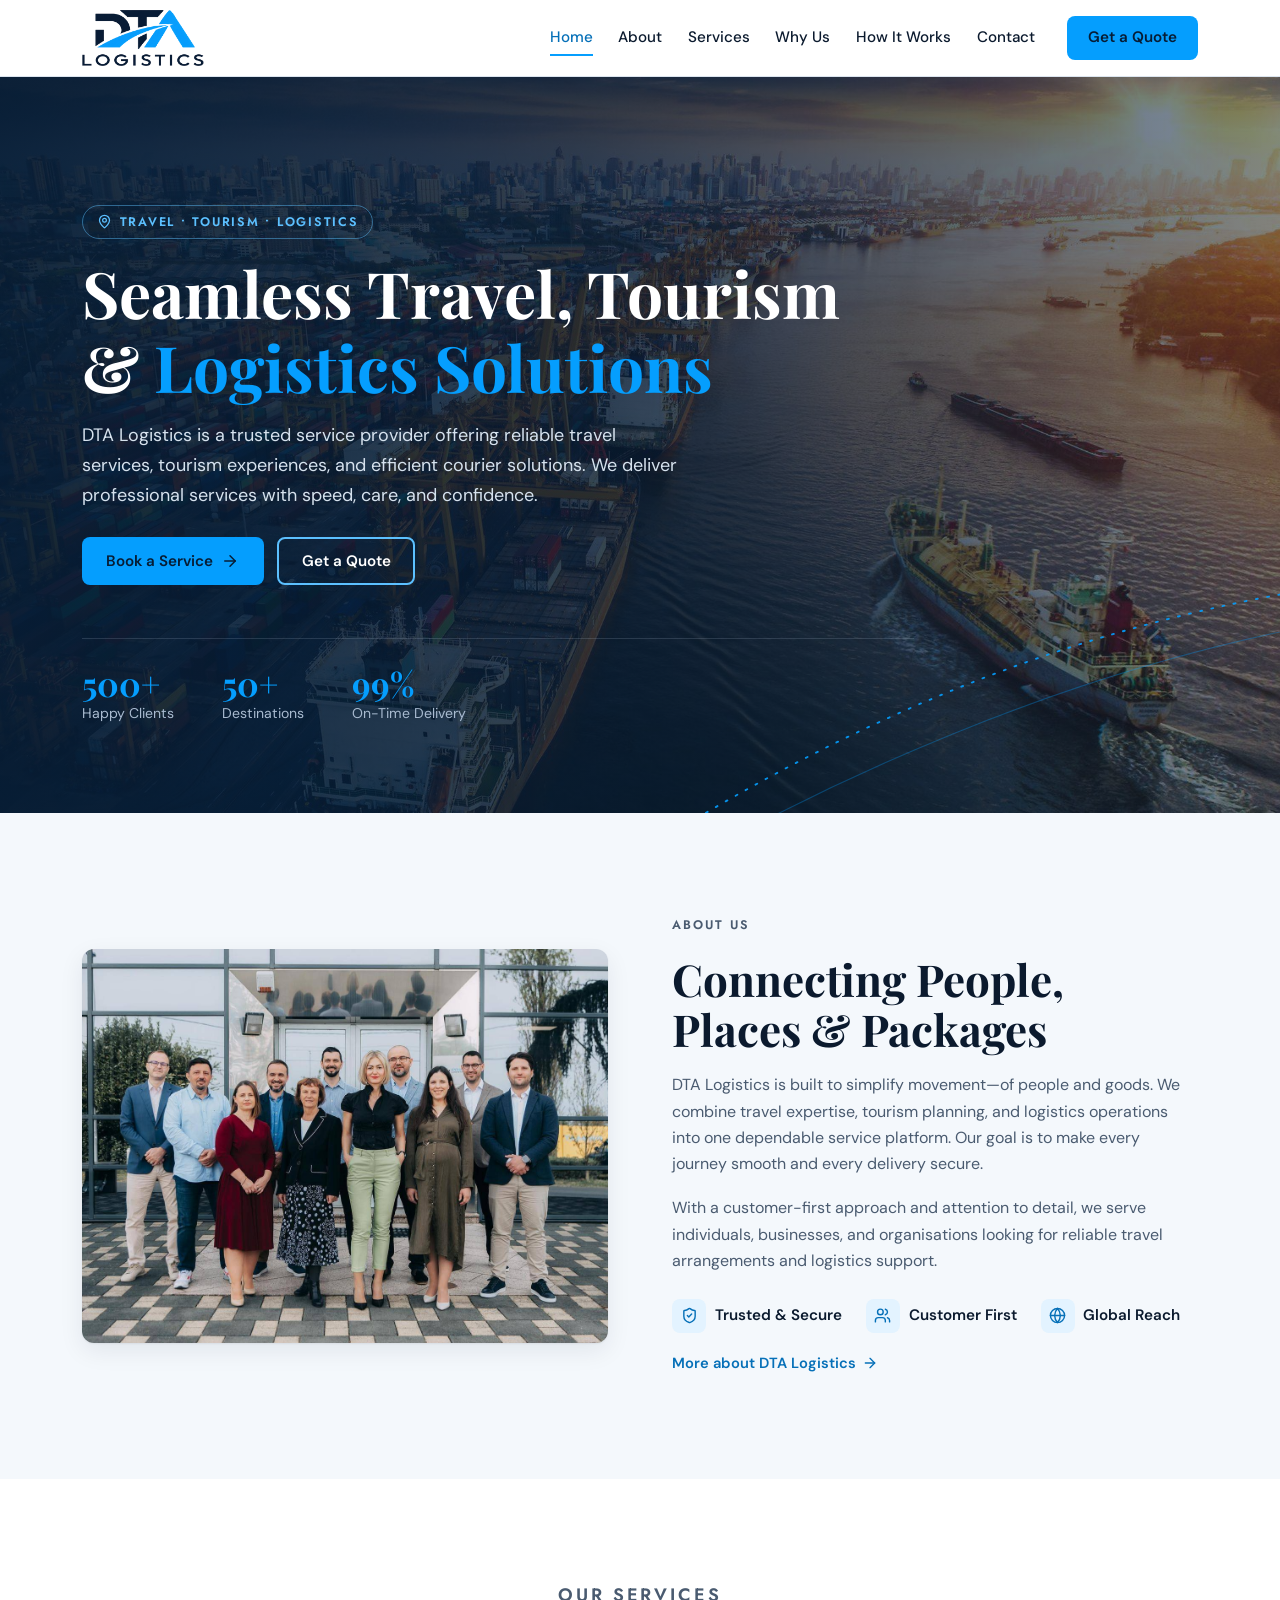
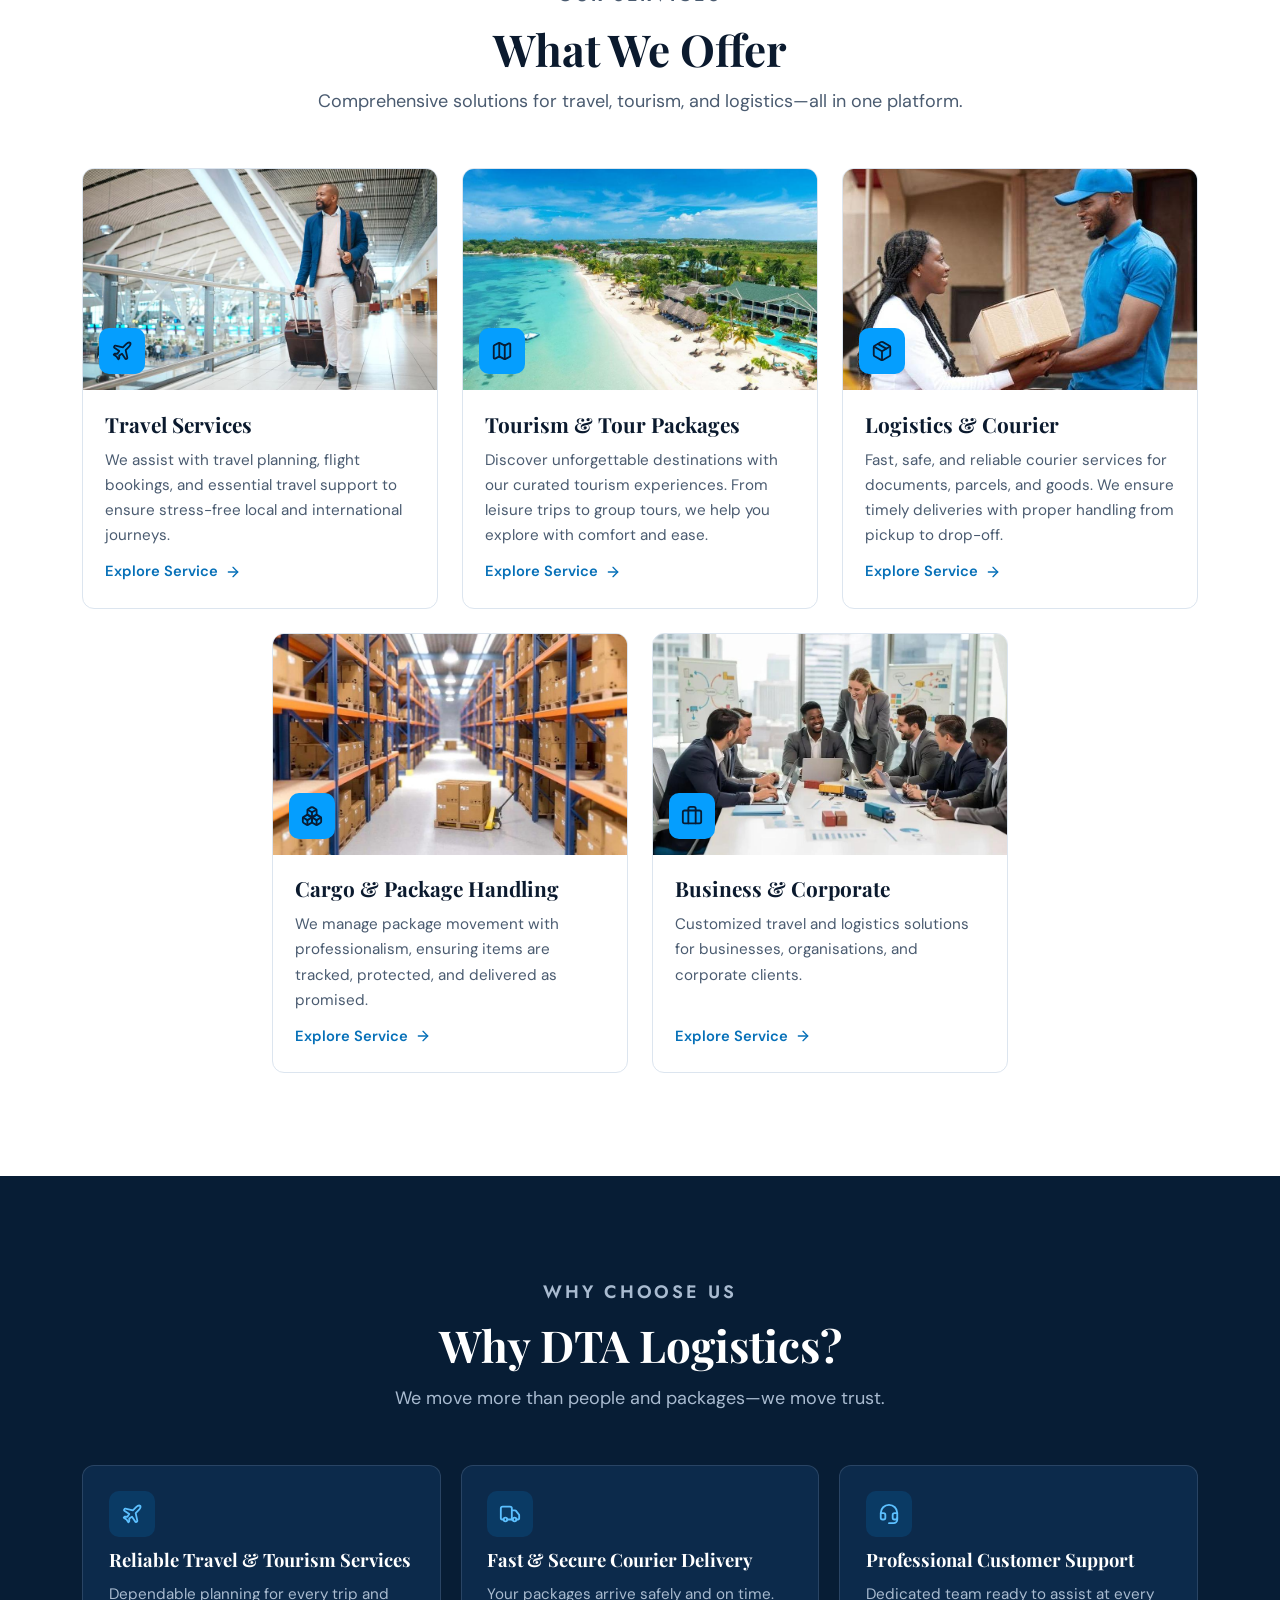
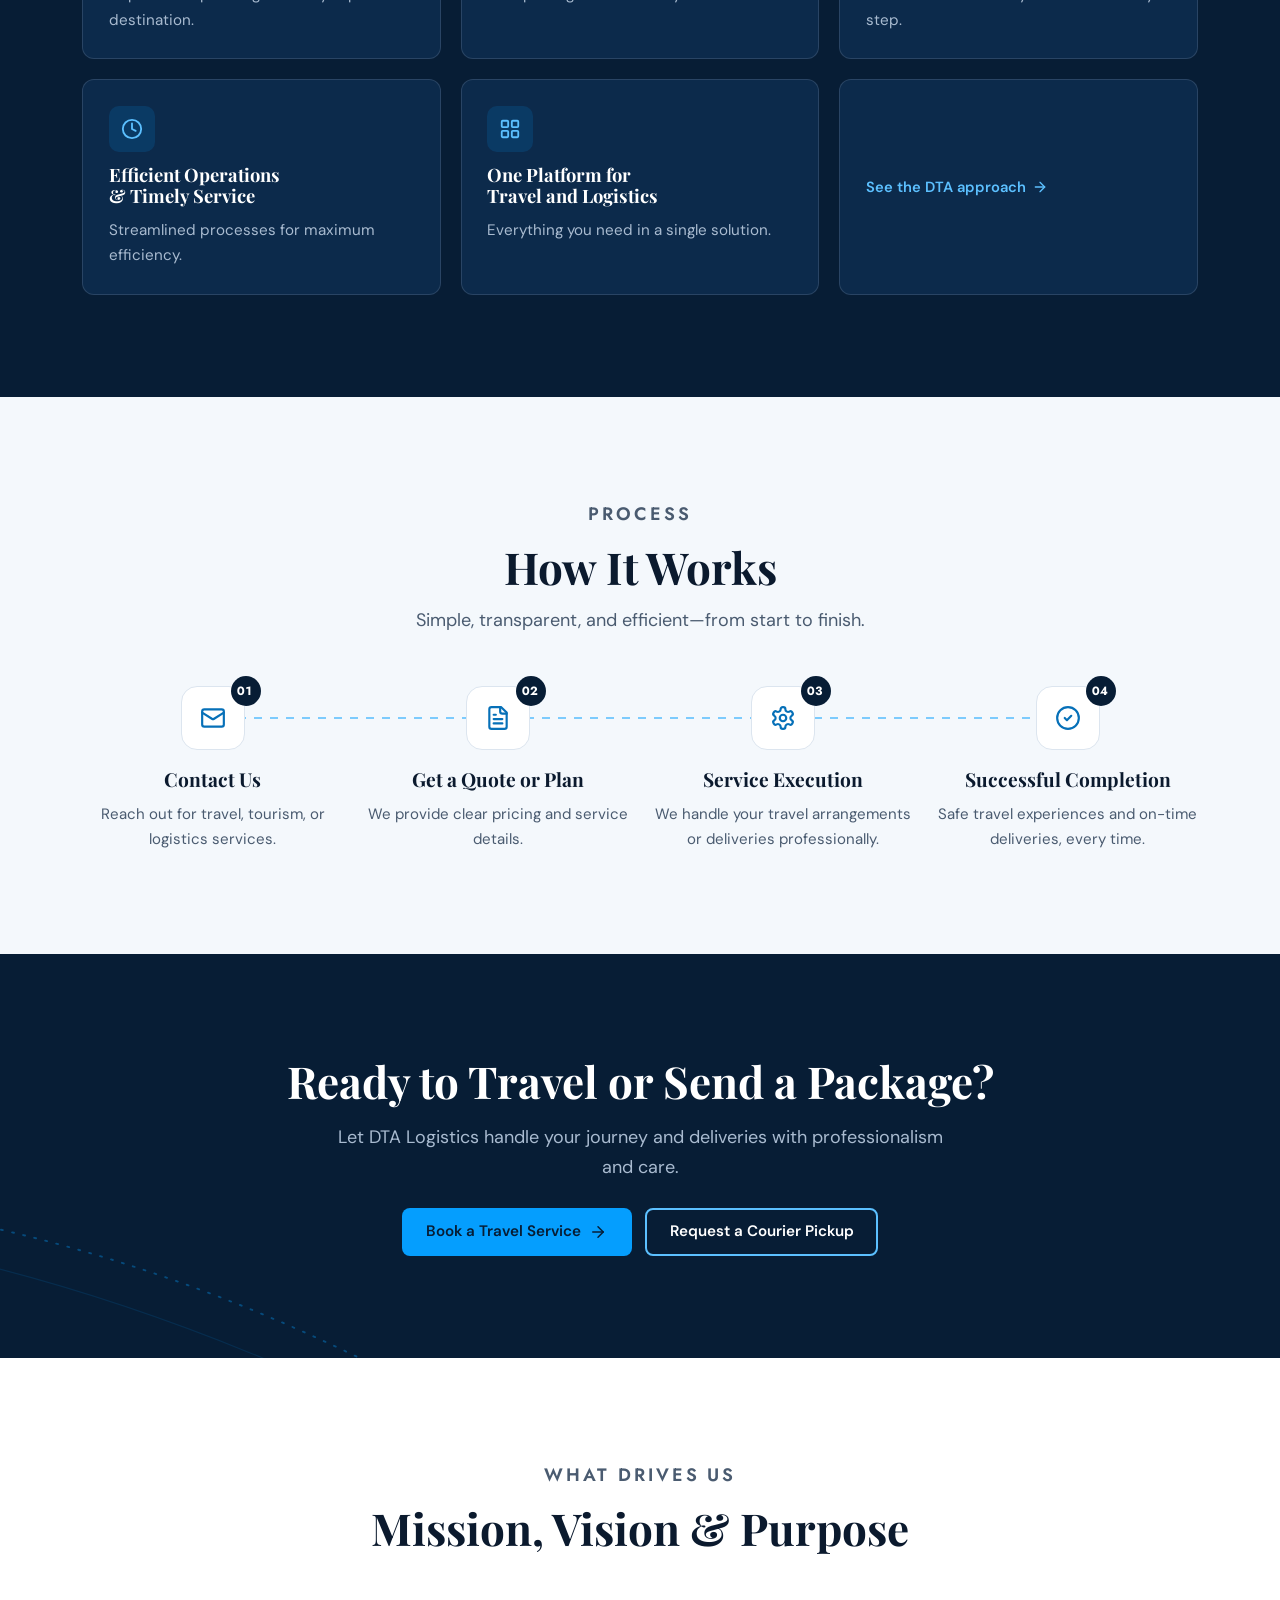
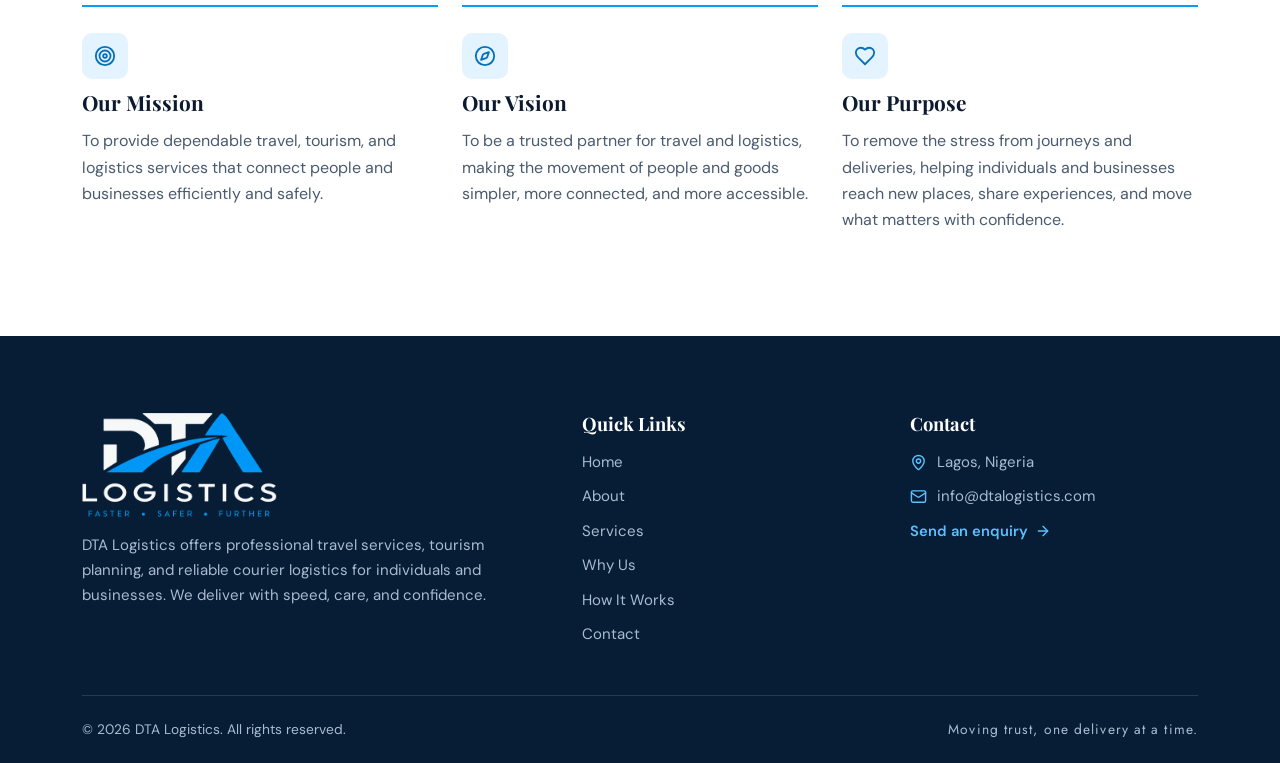
==== index.html @ f6d87778 "DTA Logistics website: 6 pages, brand assets, enquiry form Co-Authored-By: Claude Opus 5.5 <noreply@" ====
<!doctype html>
<html lang="en">
<head>
<meta charset="utf-8">
<meta name="viewport" content="width=device-width, initial-scale=1, viewport-fit=cover">
<title>DTA Logistics</title>
<meta name="claude:viewport-fit-sides" content="cover">
<meta name="description" content="DTA Logistics in Lagos, Nigeria offers travel services, tourism packages, courier delivery, cargo handling, and corporate logistics in one dependable platform.">
<meta property="og:type" content="website">
<meta property="og:site_name" content="DTA Logistics">
<meta property="og:title" content="DTA Logistics">
<meta property="og:description" content="DTA Logistics in Lagos, Nigeria offers travel services, tourism packages, courier delivery, cargo handling, and corporate logistics in one dependable platform.">
<meta property="og:image" content="assets/img/hero-port.jpg">
<meta name="twitter:card" content="summary_large_image">
<meta name="theme-color" content="#071D35">
<link rel="icon" type="image/png" href="assets/img/favicon.png">
<link rel="apple-touch-icon" href="assets/img/apple-touch-icon.png">
<link rel="preconnect" href="https://fonts.googleapis.com"><link rel="preconnect" href="https://fonts.gstatic.com" crossorigin><link rel="stylesheet" href="https://fonts.googleapis.com/css2?family=DM+Sans:opsz,wght@9..40,400;9..40,500;9..40,600;9..40,700&family=Jost:wght@500;600&family=Playfair+Display:wght@600;700&display=swap">
<link rel="stylesheet" href="assets/styles.css"><script type="application/ld+json">{"@context":"https://schema.org","@type":"Organization","name":"DTA Logistics","slogan":"Faster. Safer. Further.","description":"DTA Logistics offers professional travel services, tourism planning, and reliable courier logistics for individuals and businesses. We deliver with speed, care, and confidence.","email":"info@dtalogistics.com","address":{"@type":"PostalAddress","addressLocality":"Lagos","addressCountry":"NG"},"logo":"assets/img/logo.png"}</script>
</head>
<body>
<a class="skip" href="#main">Skip to content</a>
<header class="site-header">
  <div class="wrap header-row">
    <a class="brand" href="index.html" aria-label="DTA Logistics — home"><img src="assets/img/logo.png" alt="DTA Logistics" width="437" height="200"></a>
    <button class="menu-toggle" type="button" aria-controls="site-nav" aria-expanded="false" aria-label="Open menu"><svg xmlns="http://www.w3.org/2000/svg" viewBox="0 0 24 24" fill="none" stroke="currentColor" stroke-width="2" stroke-linecap="round" stroke-linejoin="round" aria-hidden="true" focusable="false"><line x1="4" x2="20" y1="7" y2="7"/><line x1="4" x2="20" y1="12" y2="12"/><line x1="4" x2="20" y1="17" y2="17"/></svg></button>
    <nav class="nav" id="site-nav" aria-label="Main">
      <ul><li><a class="nav-link" href="index.html" aria-current="page">Home</a></li><li><a class="nav-link" href="about.html">About</a></li><li><a class="nav-link" href="services.html">Services</a></li><li><a class="nav-link" href="why-us.html">Why Us</a></li><li><a class="nav-link" href="how-it-works.html">How It Works</a></li><li><a class="nav-link" href="contact.html">Contact</a></li></ul>
      <a class="btn btn-primary" href="contact.html">Get a Quote</a>
    </nav>
  </div>
</header>
<main id="main">
<section class="hero hero-home">
  <div class="hero-media"><img src="assets/img/hero-port.jpg" alt="Container port and city skyline at sunset" fetchpriority="high"></div>
  <svg class="arc" viewBox="0 0 800 400" aria-hidden="true" focusable="false"><path d="M10 390 C 220 250, 470 120, 790 70" fill="none" stroke="#059EFE" stroke-width="2" stroke-dasharray="2 10" stroke-linecap="round"/><path d="M60 395 C 270 270, 520 160, 780 110" fill="none" stroke="#059EFE" stroke-opacity=".35" stroke-width="1.2"/><circle cx="790" cy="70" r="4" fill="#059EFE"/></svg>
  <div class="wrap"><div class="hero-inner">
    <p class="chip"><svg xmlns="http://www.w3.org/2000/svg" viewBox="0 0 24 24" fill="none" stroke="currentColor" stroke-width="2" stroke-linecap="round" stroke-linejoin="round" aria-hidden="true" focusable="false"><path d="M20 10c0 4.993-5.539 10.193-7.399 11.799a1 1 0 0 1-1.202 0C9.539 20.193 4 14.993 4 10a8 8 0 0 1 16 0"/><circle cx="12" cy="10" r="3"/></svg>Travel &bull; Tourism &bull; Logistics</p>
    <h1>Seamless Travel, Tourism &amp; <span class="accent">Logistics Solutions</span></h1>
    <p class="lead">DTA Logistics is a trusted service provider offering reliable travel services, tourism experiences, and efficient courier solutions. We deliver professional services with speed, care, and confidence.</p>
    <div class="hero-actions"><a class="btn btn-primary" href="contact.html">Book a Service <svg xmlns="http://www.w3.org/2000/svg" viewBox="0 0 24 24" fill="none" stroke="currentColor" stroke-width="2" stroke-linecap="round" stroke-linejoin="round" aria-hidden="true" focusable="false"><path d="M5 12h14"/><path d="m12 5 7 7-7 7"/></svg></a><a class="btn btn-outline" href="contact.html">Get a Quote</a></div>
    <dl class="stats">
      <div class="stat"><dt>Happy Clients</dt><dd>500+</dd></div>
      <div class="stat"><dt>Destinations</dt><dd>50+</dd></div>
      <div class="stat"><dt>On-Time Delivery</dt><dd>99%</dd></div>
    </dl>
  </div></div>
</section>
<section class="section alt">
  <div class="wrap split">
    <div class="media"><img src="assets/img/team.jpg" alt="The DTA Logistics team standing together outside their office" loading="lazy" width="1400" height="934"></div>
    <div class="copy">
      <p class="eyebrow">About Us</p>
      <h2>Connecting People, Places &amp; Packages</h2>
      <p>DTA Logistics is built to simplify movement&mdash;of people and goods. We combine travel expertise, tourism planning, and logistics operations into one dependable service platform. Our goal is to make every journey smooth and every delivery secure.</p>
      <p>With a customer-first approach and attention to detail, we serve individuals, businesses, and organisations looking for reliable travel arrangements and logistics support.</p>
      <ul class="values">
        <li><span class="icon-chip sm"><svg xmlns="http://www.w3.org/2000/svg" viewBox="0 0 24 24" fill="none" stroke="currentColor" stroke-width="2" stroke-linecap="round" stroke-linejoin="round" aria-hidden="true" focusable="false"><path d="M20 13c0 5-3.5 7.5-7.66 8.95a1 1 0 0 1-.67-.01C7.5 20.5 4 18 4 13V6a1 1 0 0 1 1-1c2 0 4.5-1.2 6.24-2.72a1.17 1.17 0 0 1 1.52 0C14.51 3.81 17 5 19 5a1 1 0 0 1 1 1z"/><path d="m9 12 2 2 4-4"/></svg></span>Trusted &amp; Secure</li>
        <li><span class="icon-chip sm"><svg xmlns="http://www.w3.org/2000/svg" viewBox="0 0 24 24" fill="none" stroke="currentColor" stroke-width="2" stroke-linecap="round" stroke-linejoin="round" aria-hidden="true" focusable="false"><path d="M16 21v-2a4 4 0 0 0-4-4H6a4 4 0 0 0-4 4v2"/><circle cx="9" cy="7" r="4"/><path d="M22 21v-2a4 4 0 0 0-3-3.87"/><path d="M16 3.13a4 4 0 0 1 0 7.75"/></svg></span>Customer First</li>
        <li><span class="icon-chip sm"><svg xmlns="http://www.w3.org/2000/svg" viewBox="0 0 24 24" fill="none" stroke="currentColor" stroke-width="2" stroke-linecap="round" stroke-linejoin="round" aria-hidden="true" focusable="false"><circle cx="12" cy="12" r="10"/><path d="M12 2a14.5 14.5 0 0 0 0 20 14.5 14.5 0 0 0 0-20"/><path d="M2 12h20"/></svg></span>Global Reach</li>
      </ul>
      <p><a class="text-link" href="about.html">More about DTA Logistics <svg xmlns="http://www.w3.org/2000/svg" viewBox="0 0 24 24" fill="none" stroke="currentColor" stroke-width="2" stroke-linecap="round" stroke-linejoin="round" aria-hidden="true" focusable="false"><path d="M5 12h14"/><path d="m12 5 7 7-7 7"/></svg></a></p>
    </div>
  </div>
</section>

<section class="section">
  <div class="wrap">
    <div class="section-head center">
  <p class="eyebrow">Our Services</p>
  <h2>What We Offer</h2>
  <p>Comprehensive solutions for travel, tourism, and logistics&mdash;all in one platform.</p>
</div>
    <div class="service-grid"><article class="service-card" id="travel">
  <div class="thumb"><img src="assets/img/travel.jpg" alt="Business traveller walking through an airport terminal with a suitcase" loading="lazy" width="900" height="600"><span class="icon-chip"><svg xmlns="http://www.w3.org/2000/svg" viewBox="0 0 24 24" fill="none" stroke="currentColor" stroke-width="2" stroke-linecap="round" stroke-linejoin="round" aria-hidden="true" focusable="false"><path d="M17.8 19.2 16 11l3.5-3.5C21 6 21.5 4 21 3c-1-.5-3 0-4.5 1.5L13 8 4.8 6.2c-.5-.1-.9.1-1.1.5l-.3.5c-.2.5-.1 1 .3 1.3L9 12l-2 3H4l-1 1 3 2 2 3 1-1v-3l3-2 3.5 5.3c.3.4.8.5 1.3.3l.5-.2c.4-.3.6-.7.5-1.2z"/></svg></span></div>
  <div class="body">
    <h3>Travel Services</h3>
    <p>We assist with travel planning, flight bookings, and essential travel support to ensure stress-free local and international journeys.</p>
    <a class="text-link" href="services.html#travel" aria-label="Explore Service: Travel Services">Explore Service <svg xmlns="http://www.w3.org/2000/svg" viewBox="0 0 24 24" fill="none" stroke="currentColor" stroke-width="2" stroke-linecap="round" stroke-linejoin="round" aria-hidden="true" focusable="false"><path d="M5 12h14"/><path d="m12 5 7 7-7 7"/></svg></a>
  </div>
</article><article class="service-card" id="tourism">
  <div class="thumb"><img src="assets/img/tourism.jpg" alt="Aerial view of a palm-lined beach resort beside turquoise water" loading="lazy" width="900" height="600"><span class="icon-chip"><svg xmlns="http://www.w3.org/2000/svg" viewBox="0 0 24 24" fill="none" stroke="currentColor" stroke-width="2" stroke-linecap="round" stroke-linejoin="round" aria-hidden="true" focusable="false"><path d="M14.106 5.553a2 2 0 0 0 1.788 0l3.659-1.83A1 1 0 0 1 21 4.619v12.764a1 1 0 0 1-.553.894l-4.553 2.277a2 2 0 0 1-1.788 0l-4.212-2.106a2 2 0 0 0-1.788 0l-3.659 1.83A1 1 0 0 1 3 19.381V6.618a1 1 0 0 1 .553-.894l4.553-2.277a2 2 0 0 1 1.788 0z"/><path d="M15 5.764v15"/><path d="M9 3.236v15"/></svg></span></div>
  <div class="body">
    <h3>Tourism &amp; Tour Packages</h3>
    <p>Discover unforgettable destinations with our curated tourism experiences. From leisure trips to group tours, we help you explore with comfort and ease.</p>
    <a class="text-link" href="services.html#tourism" aria-label="Explore Service: Tourism and Tour Packages">Explore Service <svg xmlns="http://www.w3.org/2000/svg" viewBox="0 0 24 24" fill="none" stroke="currentColor" stroke-width="2" stroke-linecap="round" stroke-linejoin="round" aria-hidden="true" focusable="false"><path d="M5 12h14"/><path d="m12 5 7 7-7 7"/></svg></a>
  </div>
</article><article class="service-card" id="courier">
  <div class="thumb"><img src="assets/img/courier.jpg" alt="Courier in a blue uniform handing a parcel to a customer at her door" loading="lazy" width="900" height="600"><span class="icon-chip"><svg xmlns="http://www.w3.org/2000/svg" viewBox="0 0 24 24" fill="none" stroke="currentColor" stroke-width="2" stroke-linecap="round" stroke-linejoin="round" aria-hidden="true" focusable="false"><path d="M11 21.73a2 2 0 0 0 2 0l7-4A2 2 0 0 0 21 16V8a2 2 0 0 0-1-1.73l-7-4a2 2 0 0 0-2 0l-7 4A2 2 0 0 0 3 8v8a2 2 0 0 0 1 1.73z"/><path d="M12 22V12"/><path d="m3.3 7 7.703 4.734a2 2 0 0 0 1.994 0L20.7 7"/><path d="m7.5 4.27 9 5.15"/></svg></span></div>
  <div class="body">
    <h3>Logistics &amp; Courier</h3>
    <p>Fast, safe, and reliable courier services for documents, parcels, and goods. We ensure timely deliveries with proper handling from pickup to drop-off.</p>
    <a class="text-link" href="services.html#courier" aria-label="Explore Service: Logistics and Courier">Explore Service <svg xmlns="http://www.w3.org/2000/svg" viewBox="0 0 24 24" fill="none" stroke="currentColor" stroke-width="2" stroke-linecap="round" stroke-linejoin="round" aria-hidden="true" focusable="false"><path d="M5 12h14"/><path d="m12 5 7 7-7 7"/></svg></a>
  </div>
</article><article class="service-card" id="cargo">
  <div class="thumb"><img src="assets/img/cargo.jpg" alt="Warehouse aisle with pallet racking stacked with cardboard boxes" loading="lazy" width="900" height="600"><span class="icon-chip"><svg xmlns="http://www.w3.org/2000/svg" viewBox="0 0 24 24" fill="none" stroke="currentColor" stroke-width="2" stroke-linecap="round" stroke-linejoin="round" aria-hidden="true" focusable="false"><path d="M2.97 12.92A2 2 0 0 0 2 14.63v3.24a2 2 0 0 0 .97 1.71l3 1.8a2 2 0 0 0 2.06 0L12 19v-5.5l-5-3-4.03 2.42Z"/><path d="m7 16.5-4.74-2.85"/><path d="m7 16.5 5-3"/><path d="M7 16.5v5.17"/><path d="M12 13.5V19l3.97 2.38a2 2 0 0 0 2.06 0l3-1.8a2 2 0 0 0 .97-1.71v-3.24a2 2 0 0 0-.97-1.71L17 10.5l-5 3Z"/><path d="m17 16.5-5-3"/><path d="m17 16.5 4.74-2.85"/><path d="M17 16.5v5.17"/><path d="M7.97 4.42A2 2 0 0 0 7 6.13v4.37l5 3 5-3V6.13a2 2 0 0 0-.97-1.71l-3-1.8a2 2 0 0 0-2.06 0l-3 1.8Z"/><path d="M12 8 7.26 5.15"/><path d="m12 8 4.74-2.85"/><path d="M12 13.5V8"/></svg></span></div>
  <div class="body">
    <h3>Cargo &amp; Package Handling</h3>
    <p>We manage package movement with professionalism, ensuring items are tracked, protected, and delivered as promised.</p>
    <a class="text-link" href="services.html#cargo" aria-label="Explore Service: Cargo and Package Handling">Explore Service <svg xmlns="http://www.w3.org/2000/svg" viewBox="0 0 24 24" fill="none" stroke="currentColor" stroke-width="2" stroke-linecap="round" stroke-linejoin="round" aria-hidden="true" focusable="false"><path d="M5 12h14"/><path d="m12 5 7 7-7 7"/></svg></a>
  </div>
</article><article class="service-card" id="corporate">
  <div class="thumb"><img src="assets/img/corporate.jpg" alt="Business team around a meeting table planning logistics with model trucks" loading="lazy" width="900" height="600"><span class="icon-chip"><svg xmlns="http://www.w3.org/2000/svg" viewBox="0 0 24 24" fill="none" stroke="currentColor" stroke-width="2" stroke-linecap="round" stroke-linejoin="round" aria-hidden="true" focusable="false"><path d="M16 20V4a2 2 0 0 0-2-2h-4a2 2 0 0 0-2 2v16"/><rect width="20" height="14" x="2" y="6" rx="2"/></svg></span></div>
  <div class="body">
    <h3>Business &amp; Corporate</h3>
    <p>Customized travel and logistics solutions for businesses, organisations, and corporate clients.</p>
    <a class="text-link" href="services.html#corporate" aria-label="Explore Service: Business and Corporate">Explore Service <svg xmlns="http://www.w3.org/2000/svg" viewBox="0 0 24 24" fill="none" stroke="currentColor" stroke-width="2" stroke-linecap="round" stroke-linejoin="round" aria-hidden="true" focusable="false"><path d="M5 12h14"/><path d="m12 5 7 7-7 7"/></svg></a>
  </div>
</article></div>
  </div>
</section>

<section class="section on-navy">
  <div class="wrap">
    <div class="section-head center">
  <p class="eyebrow">Why Choose Us</p>
  <h2>Why DTA Logistics?</h2>
  <p>We move more than people and packages&mdash;we move trust.</p>
</div>
    <div class="feature-grid">
      <div class="feature"><span class="icon-chip"><svg xmlns="http://www.w3.org/2000/svg" viewBox="0 0 24 24" fill="none" stroke="currentColor" stroke-width="2" stroke-linecap="round" stroke-linejoin="round" aria-hidden="true" focusable="false"><path d="M17.8 19.2 16 11l3.5-3.5C21 6 21.5 4 21 3c-1-.5-3 0-4.5 1.5L13 8 4.8 6.2c-.5-.1-.9.1-1.1.5l-.3.5c-.2.5-.1 1 .3 1.3L9 12l-2 3H4l-1 1 3 2 2 3 1-1v-3l3-2 3.5 5.3c.3.4.8.5 1.3.3l.5-.2c.4-.3.6-.7.5-1.2z"/></svg></span><h3>Reliable Travel &amp; Tourism Services</h3><p>Dependable planning for every trip and destination.</p></div>
      <div class="feature"><span class="icon-chip"><svg xmlns="http://www.w3.org/2000/svg" viewBox="0 0 24 24" fill="none" stroke="currentColor" stroke-width="2" stroke-linecap="round" stroke-linejoin="round" aria-hidden="true" focusable="false"><path d="M14 18V6a2 2 0 0 0-2-2H4a2 2 0 0 0-2 2v11a1 1 0 0 0 1 1h2"/><path d="M15 18H9"/><path d="M19 18h2a1 1 0 0 0 1-1v-3.65a1 1 0 0 0-.22-.624l-3.48-4.35A1 1 0 0 0 17.52 8H14"/><circle cx="17" cy="18" r="2"/><circle cx="7" cy="18" r="2"/></svg></span><h3>Fast &amp; Secure Courier Delivery</h3><p>Your packages arrive safely and on time.</p></div>
      <div class="feature"><span class="icon-chip"><svg xmlns="http://www.w3.org/2000/svg" viewBox="0 0 24 24" fill="none" stroke="currentColor" stroke-width="2" stroke-linecap="round" stroke-linejoin="round" aria-hidden="true" focusable="false"><path d="M3 11h3a2 2 0 0 1 2 2v3a2 2 0 0 1-2 2H5a2 2 0 0 1-2-2v-5Zm0 0a9 9 0 1 1 18 0m0 0v5a2 2 0 0 1-2 2h-1a2 2 0 0 1-2-2v-3a2 2 0 0 1 2-2h3Z"/><path d="M21 16v2a4 4 0 0 1-4 4h-5"/></svg></span><h3>Professional Customer Support</h3><p>Dedicated team ready to assist at every step.</p></div>
      <div class="feature"><span class="icon-chip"><svg xmlns="http://www.w3.org/2000/svg" viewBox="0 0 24 24" fill="none" stroke="currentColor" stroke-width="2" stroke-linecap="round" stroke-linejoin="round" aria-hidden="true" focusable="false"><circle cx="12" cy="12" r="10"/><polyline points="12 6 12 12 16 14"/></svg></span><h3>Efficient Operations &amp; Timely Service</h3><p>Streamlined processes for maximum efficiency.</p></div>
      <div class="feature"><span class="icon-chip"><svg xmlns="http://www.w3.org/2000/svg" viewBox="0 0 24 24" fill="none" stroke="currentColor" stroke-width="2" stroke-linecap="round" stroke-linejoin="round" aria-hidden="true" focusable="false"><rect width="7" height="7" x="3" y="3" rx="1"/><rect width="7" height="7" x="14" y="3" rx="1"/><rect width="7" height="7" x="14" y="14" rx="1"/><rect width="7" height="7" x="3" y="14" rx="1"/></svg></span><h3>One Platform for Travel and Logistics</h3><p>Everything you need in a single solution.</p></div>
      <div class="feature" style="align-content:center"><a class="text-link" href="why-us.html">See the DTA approach <svg xmlns="http://www.w3.org/2000/svg" viewBox="0 0 24 24" fill="none" stroke="currentColor" stroke-width="2" stroke-linecap="round" stroke-linejoin="round" aria-hidden="true" focusable="false"><path d="M5 12h14"/><path d="m12 5 7 7-7 7"/></svg></a></div>
    </div>
  </div>
</section>

<section class="section alt">
  <div class="wrap">
    <div class="section-head center">
  <p class="eyebrow">Process</p>
  <h2>How It Works</h2>
  <p>Simple, transparent, and efficient&mdash;from start to finish.</p>
</div>
    <ol class="steps"><li class="step"><span class="icon-chip"><svg xmlns="http://www.w3.org/2000/svg" viewBox="0 0 24 24" fill="none" stroke="currentColor" stroke-width="2" stroke-linecap="round" stroke-linejoin="round" aria-hidden="true" focusable="false"><rect width="20" height="16" x="2" y="4" rx="2"/><path d="m22 7-8.97 5.7a1.94 1.94 0 0 1-2.06 0L2 7"/></svg></span><span class="num" aria-hidden="true">01</span><h3>Contact Us</h3><p>Reach out for travel, tourism, or logistics services.</p></li><li class="step"><span class="icon-chip"><svg xmlns="http://www.w3.org/2000/svg" viewBox="0 0 24 24" fill="none" stroke="currentColor" stroke-width="2" stroke-linecap="round" stroke-linejoin="round" aria-hidden="true" focusable="false"><path d="M15 2H6a2 2 0 0 0-2 2v16a2 2 0 0 0 2 2h12a2 2 0 0 0 2-2V7Z"/><path d="M14 2v4a2 2 0 0 0 2 2h4"/><path d="M10 9H8"/><path d="M16 13H8"/><path d="M16 17H8"/></svg></span><span class="num" aria-hidden="true">02</span><h3>Get a Quote or Plan</h3><p>We provide clear pricing and service details.</p></li><li class="step"><span class="icon-chip"><svg xmlns="http://www.w3.org/2000/svg" viewBox="0 0 24 24" fill="none" stroke="currentColor" stroke-width="2" stroke-linecap="round" stroke-linejoin="round" aria-hidden="true" focusable="false"><path d="M12.22 2h-.44a2 2 0 0 0-2 2v.18a2 2 0 0 1-1 1.73l-.43.25a2 2 0 0 1-2 0l-.15-.08a2 2 0 0 0-2.73.73l-.22.38a2 2 0 0 0 .73 2.73l.15.1a2 2 0 0 1 1 1.72v.51a2 2 0 0 1-1 1.74l-.15.09a2 2 0 0 0-.73 2.73l.22.38a2 2 0 0 0 2.73.73l.15-.08a2 2 0 0 1 2 0l.43.25a2 2 0 0 1 1 1.73V20a2 2 0 0 0 2 2h.44a2 2 0 0 0 2-2v-.18a2 2 0 0 1 1-1.73l.43-.25a2 2 0 0 1 2 0l.15.08a2 2 0 0 0 2.73-.73l.22-.39a2 2 0 0 0-.73-2.73l-.15-.08a2 2 0 0 1-1-1.74v-.5a2 2 0 0 1 1-1.74l.15-.09a2 2 0 0 0 .73-2.73l-.22-.38a2 2 0 0 0-2.73-.73l-.15.08a2 2 0 0 1-2 0l-.43-.25a2 2 0 0 1-1-1.73V4a2 2 0 0 0-2-2z"/><circle cx="12" cy="12" r="3"/></svg></span><span class="num" aria-hidden="true">03</span><h3>Service Execution</h3><p>We handle your travel arrangements or deliveries professionally.</p></li><li class="step"><span class="icon-chip"><svg xmlns="http://www.w3.org/2000/svg" viewBox="0 0 24 24" fill="none" stroke="currentColor" stroke-width="2" stroke-linecap="round" stroke-linejoin="round" aria-hidden="true" focusable="false"><circle cx="12" cy="12" r="10"/><path d="m9 12 2 2 4-4"/></svg></span><span class="num" aria-hidden="true">04</span><h3>Successful Completion</h3><p>Safe travel experiences and on-time deliveries, every time.</p></li></ol>
  </div>
</section>

<section class="section on-navy cta">
  <svg class="arc" viewBox="0 0 800 400" aria-hidden="true" focusable="false"><path d="M10 390 C 220 250, 470 120, 790 70" fill="none" stroke="#059EFE" stroke-width="2" stroke-dasharray="2 10" stroke-linecap="round"/><path d="M60 395 C 270 270, 520 160, 780 110" fill="none" stroke="#059EFE" stroke-opacity=".35" stroke-width="1.2"/><circle cx="790" cy="70" r="4" fill="#059EFE"/></svg>
  <div class="wrap">
    <h2>Ready to Travel or Send a Package?</h2>
    <p>Let DTA Logistics handle your journey and deliveries with professionalism and care.</p>
    <div class="hero-actions"><a class="btn btn-primary" href="contact.html#travel">Book a Travel Service <svg xmlns="http://www.w3.org/2000/svg" viewBox="0 0 24 24" fill="none" stroke="currentColor" stroke-width="2" stroke-linecap="round" stroke-linejoin="round" aria-hidden="true" focusable="false"><path d="M5 12h14"/><path d="m12 5 7 7-7 7"/></svg></a><a class="btn btn-outline" href="contact.html#courier">Request a Courier Pickup</a></div>
  </div>
</section>

<section class="section">
  <div class="wrap">
    <div class="section-head center">
  <p class="eyebrow">What Drives Us</p>
  <h2>Mission, Vision &amp; Purpose</h2>
  
</div>
    <div class="mvp">
  <article><span class="icon-chip"><svg xmlns="http://www.w3.org/2000/svg" viewBox="0 0 24 24" fill="none" stroke="currentColor" stroke-width="2" stroke-linecap="round" stroke-linejoin="round" aria-hidden="true" focusable="false"><circle cx="12" cy="12" r="10"/><circle cx="12" cy="12" r="6"/><circle cx="12" cy="12" r="2"/></svg></span><h3>Our Mission</h3><p>To provide dependable travel, tourism, and logistics services that connect people and businesses efficiently and safely.</p></article>
  <article><span class="icon-chip"><svg xmlns="http://www.w3.org/2000/svg" viewBox="0 0 24 24" fill="none" stroke="currentColor" stroke-width="2" stroke-linecap="round" stroke-linejoin="round" aria-hidden="true" focusable="false"><path d="m16.24 7.76-1.804 5.411a2 2 0 0 1-1.265 1.265L7.76 16.24l1.804-5.411a2 2 0 0 1 1.265-1.265z"/><circle cx="12" cy="12" r="10"/></svg></span><h3>Our Vision</h3><p>To be a trusted partner for travel and logistics, making the movement of people and goods simpler, more connected, and more accessible.</p></article>
  <article><span class="icon-chip"><svg xmlns="http://www.w3.org/2000/svg" viewBox="0 0 24 24" fill="none" stroke="currentColor" stroke-width="2" stroke-linecap="round" stroke-linejoin="round" aria-hidden="true" focusable="false"><path d="M19 14c1.49-1.46 3-3.21 3-5.5A5.5 5.5 0 0 0 16.5 3c-1.76 0-3 .5-4.5 2-1.5-1.5-2.74-2-4.5-2A5.5 5.5 0 0 0 2 8.5c0 2.3 1.5 4.05 3 5.5l7 7Z"/></svg></span><h3>Our Purpose</h3><p>To remove the stress from journeys and deliveries, helping individuals and businesses reach new places, share experiences, and move what matters with confidence.</p></article>
</div>
  </div>
</section>
</main>
<footer class="site-footer">
  <div class="wrap">
    <div class="footer-grid">
      <div class="footer-brand">
        <img src="assets/img/logo-full-reversed.png" alt="DTA Logistics — Faster, Safer, Further" width="487" height="260">
        <p>DTA Logistics offers professional travel services, tourism planning, and reliable courier logistics for individuals and businesses. We deliver with speed, care, and confidence.</p>
      </div>
      <nav aria-label="Footer">
        <h2>Quick Links</h2>
        <ul><li><a href="index.html">Home</a></li><li><a href="about.html">About</a></li><li><a href="services.html">Services</a></li><li><a href="why-us.html">Why Us</a></li><li><a href="how-it-works.html">How It Works</a></li><li><a href="contact.html">Contact</a></li></ul>
      </nav>
      <div>
        <h2>Contact</h2>
        <ul>
          <li class="contact-line"><svg xmlns="http://www.w3.org/2000/svg" viewBox="0 0 24 24" fill="none" stroke="currentColor" stroke-width="2" stroke-linecap="round" stroke-linejoin="round" aria-hidden="true" focusable="false"><path d="M20 10c0 4.993-5.539 10.193-7.399 11.799a1 1 0 0 1-1.202 0C9.539 20.193 4 14.993 4 10a8 8 0 0 1 16 0"/><circle cx="12" cy="10" r="3"/></svg><span>Lagos, Nigeria</span></li>
          <li class="contact-line"><svg xmlns="http://www.w3.org/2000/svg" viewBox="0 0 24 24" fill="none" stroke="currentColor" stroke-width="2" stroke-linecap="round" stroke-linejoin="round" aria-hidden="true" focusable="false"><rect width="20" height="16" x="2" y="4" rx="2"/><path d="m22 7-8.97 5.7a1.94 1.94 0 0 1-2.06 0L2 7"/></svg><a href="mailto:info@dtalogistics.com">info@dtalogistics.com</a></li>
          <li><a class="text-link" href="contact.html">Send an enquiry <svg xmlns="http://www.w3.org/2000/svg" viewBox="0 0 24 24" fill="none" stroke="currentColor" stroke-width="2" stroke-linecap="round" stroke-linejoin="round" aria-hidden="true" focusable="false"><path d="M5 12h14"/><path d="m12 5 7 7-7 7"/></svg></a></li>
        </ul>
      </div>
    </div>
    <div class="footer-bottom">
      <p>&copy; <span data-year>2025</span> DTA Logistics. All rights reserved.</p>
      <p class="tag">Moving trust, one delivery at a time.</p>
    </div>
  </div>
</footer>
<script src="assets/main.js"></script>
<script>document.documentElement.classList.add("js")</script>
</body>
</html>
---- assets/styles.css ----
/* DTA Logistics — design tokens
   Layout concept: Lovable structure kept (dark photo heroes, light content bands,
   navy feature/CTA bands); the logo's navy + sky blue replace the old orange,
   and the logo's arc "flight path" is the one recurring brand motif. */
:root {
  /* Colour — sampled from the supplied logo */
  --navy: #071D35;          /* logo "DT" + LOGISTICS */
  --navy-2: #0C2A4B;        /* raised navy surface */
  --blue: #059EFE;          /* logo "A" + swoosh — fills, buttons, icons on navy */
  --blue-ink: #0670B8;      /* blue for text on light backgrounds (AA 5.2:1) */
  --blue-soft: #E3F3FF;     /* icon chips on light */
  --sky-on-navy: #5CC0FF;   /* eyebrows/links on navy (AA 8.4:1) */
  --bg: #FFFFFF;
  --surface: #F4F8FC;       /* blue-biased neutral band */
  --ink: #0B1A2E;
  --muted: #4A5B70;
  --muted-on-navy: #A9BBD0;
  --border: #DCE5EF;
  --border-navy: rgba(169, 187, 208, .18);
  --danger: #B42318;
  --ok: #067647;

  /* Type */
  --font-display: "Playfair Display", Georgia, "Times New Roman", serif;
  --font-body: "DM Sans", system-ui, -apple-system, "Segoe UI", Roboto, sans-serif;
  --font-label: "Jost", "DM Sans", system-ui, sans-serif; /* echoes the logo's geometric caps */

  --step--1: .875rem;
  --step-0: 1rem;
  --step-1: 1.125rem;
  --step-2: clamp(1.35rem, 1.1rem + .9vw, 1.6rem);
  --step-3: clamp(1.9rem, 1.4rem + 2vw, 2.75rem);
  --step-4: clamp(2.4rem, 1.6rem + 3.4vw, 4rem);

  --radius: 12px;
  --radius-sm: 8px;
  --shadow: 0 1px 2px rgba(7, 29, 53, .06), 0 8px 24px rgba(7, 29, 53, .08);
  --wrap: 1180px;
  --header-h: 76px;
  color-scheme: light;
}

*, *::before, *::after { box-sizing: border-box; }
html { scroll-behavior: smooth; scroll-padding-top: calc(var(--header-h) + 16px); }
@media (prefers-reduced-motion: reduce) { html { scroll-behavior: auto; } *, *::before, *::after { transition: none !important; animation: none !important; } }
body {
  margin: 0;
  background: var(--bg);
  color: var(--ink);
  font-family: var(--font-body);
  font-size: var(--step-0);
  line-height: 1.65;
  -webkit-font-smoothing: antialiased;
}
body::before { content: ""; position: fixed; inset: 0 0 auto; height: env(safe-area-inset-top, 0px); z-index: 60; background: var(--bg); }
img { max-width: 100%; height: auto; display: block; }
[hidden] { display: none !important; }
a { color: var(--blue-ink); }
h1, h2, h3 { font-family: var(--font-display); color: var(--ink); line-height: 1.15; margin: 0; text-wrap: balance; font-weight: 700; }
h1 { font-size: var(--step-4); }
h2 { font-size: var(--step-3); }
h3 { font-size: var(--step-2); font-size: 1.3rem; }
p { margin: 0; }

.wrap {
  max-width: var(--wrap);
  margin-inline: auto;
  padding-left: max(16px, env(safe-area-inset-left, 0px));
  padding-right: max(16px, env(safe-area-inset-right, 0px));
}
@media (min-width: 720px) { .wrap { padding-left: max(32px, env(safe-area-inset-left, 0px)); padding-right: max(32px, env(safe-area-inset-right, 0px)); } }

.skip { position: absolute; left: 16px; top: -60px; background: var(--navy); color: #fff; padding: 10px 14px; border-radius: var(--radius-sm); z-index: 100; }
.skip:focus { top: 12px; }
:focus-visible { outline: 3px solid var(--blue); outline-offset: 3px; border-radius: 4px; }

/* Eyebrow labels — wide-tracked caps like the logo tagline */
.eyebrow {
  font-family: var(--font-label);
  font-size: .78rem;
  font-weight: 600;
  letter-spacing: .16em;
  text-transform: uppercase;
  color: var(--blue-ink);
}
.on-navy .eyebrow, .hero .eyebrow { color: var(--sky-on-navy); }

/* Buttons */
.btn {
  display: inline-flex; align-items: center; justify-content: center; gap: .5rem;
  min-height: 48px; padding: .75rem 1.4rem;
  font: 600 .95rem/1 var(--font-body);
  border-radius: var(--radius-sm); border: 2px solid transparent;
  text-decoration: none; cursor: pointer; transition: background .2s, color .2s, border-color .2s, transform .2s;
}
.btn svg { width: 18px; height: 18px; transition: transform .2s; }
.btn:hover svg { transform: translateX(3px); }
.btn-primary { background: var(--blue); color: var(--navy); }
.btn-primary:hover { background: #33B1FF; }
.btn-primary:active { transform: translateY(1px); }
.btn-outline { border-color: var(--sky-on-navy); color: #fff; background: transparent; }
.btn-outline:hover { background: rgba(92, 192, 255, .14); }
.btn-navy { background: var(--navy); color: #fff; }
.btn-navy:hover { background: var(--navy-2); }

/* Header — white so the full-colour logo is shown unaltered */
.site-header {
  position: sticky; top: env(safe-area-inset-top, 0px); z-index: 50;
  background: rgba(255, 255, 255, .97);
  border-bottom: 1px solid var(--border);
  backdrop-filter: saturate(1.4) blur(8px);
}
.header-row { display: flex; align-items: center; justify-content: space-between; gap: 1.5rem; min-height: var(--header-h); }
.brand { display: inline-flex; flex-shrink: 0; }
.brand img { height: 56px; width: auto; }
.nav { display: flex; align-items: center; gap: 2rem; }
.nav ul { list-style: none; display: flex; gap: 1.6rem; margin: 0; padding: 0; }
.nav a.nav-link { color: var(--ink); text-decoration: none; font-weight: 500; font-size: .95rem; padding: .4rem 0; border-bottom: 2px solid transparent; }
.nav a.nav-link:hover { color: var(--blue-ink); }
.nav a.nav-link[aria-current="page"] { color: var(--blue-ink); border-bottom-color: var(--blue); }
.nav .btn { min-height: 44px; padding: .65rem 1.2rem; }
.menu-toggle { display: none; background: none; border: 1px solid var(--border); border-radius: var(--radius-sm); width: 46px; height: 46px; align-items: center; justify-content: center; cursor: pointer; color: var(--navy); }
.menu-toggle svg { width: 24px; height: 24px; }

@media (max-width: 960px) {
  .menu-toggle { display: inline-flex; }
  .brand img { height: 46px; }
  .nav {
    position: absolute; left: 0; right: 0; top: 100%;
    flex-direction: column; align-items: stretch; gap: 1rem;
    background: var(--bg); border-bottom: 1px solid var(--border);
    padding: 1rem max(16px, env(safe-area-inset-right, 0px)) 1.5rem max(16px, env(safe-area-inset-left, 0px));
    box-shadow: 0 16px 24px rgba(7, 29, 53, .08);
  }
  .nav[data-open="false"] { display: none; }
  .nav ul { flex-direction: column; gap: 0; }
  .nav a.nav-link { display: block; padding: .85rem 0; border-bottom: 1px solid var(--border); }
  .nav a.nav-link[aria-current="page"] { border-bottom-color: var(--border); box-shadow: inset 3px 0 0 var(--blue); padding-left: .75rem; }
}

/* Heroes — photo under a navy wash, like the Lovable reference */
.hero {
  position: relative; isolation: isolate; overflow: hidden;
  background: var(--navy); color: #fff;
}
.hero-media { position: absolute; inset: 0; z-index: -2; }
.hero-media img { width: 100%; height: 100%; object-fit: cover; }
.hero::before {
  content: ""; position: absolute; inset: 0; z-index: -1;
  background: linear-gradient(90deg, rgba(7, 29, 53, .94) 0%, rgba(7, 29, 53, .82) 45%, rgba(7, 29, 53, .5) 100%);
}
.hero-inner { padding-block: clamp(4rem, 9vw, 7.5rem); display: grid; gap: 1.1rem; max-width: 46rem; }
.hero h1 { color: #fff; }
.hero p.lead { font-size: var(--step-1); color: #D6E2EE; max-width: 38rem; }
.hero-home .hero-inner { padding-block: clamp(4.5rem, 10vw, 8rem) clamp(3rem, 6vw, 4.5rem); max-width: 52rem; }
.hero-home h1 .accent { color: var(--blue); }
.hero-actions { display: flex; flex-wrap: wrap; gap: .85rem; margin-top: .6rem; }
.chip {
  display: inline-flex; align-items: center; gap: .5rem; justify-self: start;
  font-family: var(--font-label); font-size: .78rem; letter-spacing: .14em; text-transform: uppercase; font-weight: 600;
  color: var(--sky-on-navy); border: 1px solid rgba(92, 192, 255, .45); border-radius: 999px; padding: .35rem .85rem;
}
.chip svg { width: 15px; height: 15px; }
.stats { display: flex; flex-wrap: wrap; gap: 1.5rem 3rem; margin-top: 2.2rem; padding-top: 1.6rem; border-top: 1px solid var(--border-navy); }
.stat dt { order: 2; font-size: .88rem; color: var(--muted-on-navy); }
.stat { display: flex; flex-direction: column; }
.stat dd { margin: 0; font-family: var(--font-display); font-size: 2.1rem; font-weight: 700; color: var(--blue); line-height: 1.1; font-variant-numeric: tabular-nums; }

/* The brand arc — the logo's swoosh, drawn once per hero */
.arc { position: absolute; right: -4%; bottom: -12%; width: min(62vw, 760px); z-index: -1; opacity: .9; pointer-events: none; }
@media (max-width: 720px) { .arc { width: 120vw; right: -40%; opacity: .5; } }

/* Sections */
.section { padding-block: clamp(4rem, 8vw, 6.5rem); }
.section.alt { background: var(--surface); }
.section.on-navy { background: var(--navy); color: #fff; }
.on-navy h2, .on-navy h3 { color: #fff; }
.section-head { display: grid; gap: .8rem; margin-bottom: clamp(2.2rem, 4vw, 3.2rem); max-width: 44rem; }
.section-head.center { text-align: center; margin-inline: auto; justify-items: center; }
.section-head p { color: var(--muted); font-size: var(--step-1); }
.on-navy .section-head p { color: var(--muted-on-navy); }

.split { display: grid; gap: clamp(2rem, 5vw, 4.5rem); align-items: center; }
@media (min-width: 900px) { .split { grid-template-columns: 1fr 1fr; } .split.media-right .media { order: 2; } }
.split .copy { display: grid; gap: 1.1rem; min-width: 0; }
.split .copy p { color: var(--muted); max-width: 36rem; }
.media { position: relative; }
.media img { width: 100%; border-radius: var(--radius); box-shadow: var(--shadow); aspect-ratio: 4 / 3; object-fit: cover; }
.badge {
  position: absolute; right: 1.25rem; bottom: -1.25rem; background: var(--bg); border-radius: var(--radius-sm);
  padding: .9rem 1.2rem; box-shadow: var(--shadow); display: grid; line-height: 1.2;
}
.badge strong { font-family: var(--font-display); font-size: 1.9rem; color: var(--blue-ink); }
.badge span { font-size: .85rem; color: var(--muted); }

.values { display: flex; flex-wrap: wrap; gap: .75rem 1.5rem; list-style: none; padding: 0; margin: .4rem 0 0; }
.values li { display: inline-flex; align-items: center; gap: .55rem; font-weight: 600; font-size: .95rem; }

.icon-chip { width: 46px; height: 46px; border-radius: 10px; display: inline-grid; place-items: center; background: var(--blue-soft); color: var(--blue-ink); flex-shrink: 0; }
.icon-chip svg { width: 22px; height: 22px; }
.icon-chip.sm { width: 34px; height: 34px; border-radius: 8px; }
.icon-chip.sm svg { width: 17px; height: 17px; }
.on-navy .icon-chip { background: rgba(5, 158, 254, .14); color: var(--sky-on-navy); }

/* Service cards: 3 + 2 centred, as in the reference */
.service-grid { display: grid; gap: 1.5rem; grid-template-columns: repeat(6, 1fr); }
.service-card { grid-column: span 2; background: var(--bg); border: 1px solid var(--border); border-radius: var(--radius); overflow: hidden; display: flex; flex-direction: column; transition: box-shadow .25s, transform .25s; }
.service-card:nth-child(4) { grid-column: 2 / span 2; }
.service-card:hover { box-shadow: var(--shadow); transform: translateY(-3px); }
.service-card .thumb { position: relative; aspect-ratio: 16 / 10; overflow: hidden; }
.service-card .thumb img { width: 100%; height: 100%; object-fit: cover; transition: transform .5s; }
.service-card:hover .thumb img { transform: scale(1.04); }
.service-card .thumb .icon-chip { position: absolute; left: 1rem; bottom: 1rem; background: var(--blue); color: var(--navy); }
.service-card .body { padding: 1.4rem 1.4rem 1.5rem; display: flex; flex-direction: column; gap: .7rem; flex: 1; }
.service-card .body p { color: var(--muted); font-size: .95rem; flex: 1; }
.text-link { display: inline-flex; align-items: center; gap: .4rem; font-weight: 600; font-size: .92rem; color: var(--blue-ink); text-decoration: none; }
.text-link svg { width: 16px; height: 16px; transition: transform .2s; }
.text-link:hover svg { transform: translateX(3px); }
.text-link:hover { text-decoration: underline; text-underline-offset: 3px; }
.on-navy .text-link { color: var(--sky-on-navy); }
@media (max-width: 960px) { .service-grid { grid-template-columns: repeat(2, 1fr); } .service-card, .service-card:nth-child(4) { grid-column: auto; } .service-card:nth-child(5) { grid-column: 1 / -1; max-width: calc(50% - .75rem); justify-self: center; width: 100%; } }
@media (max-width: 620px) { .service-grid { grid-template-columns: 1fr; } .service-card:nth-child(5) { max-width: none; } }

/* Feature tiles (Why DTA on navy, approach lists on light) */
.feature-grid { display: grid; gap: 1.25rem; grid-template-columns: repeat(auto-fit, minmax(min(100%, 300px), 1fr)); }
.feature { display: grid; gap: .75rem; align-content: start; padding: 1.6rem; border-radius: var(--radius); }
.on-navy .feature { background: var(--navy-2); border: 1px solid var(--border-navy); }
.on-navy .feature p { color: var(--muted-on-navy); }
.feature h3 { font-size: 1.15rem; }
.feature p { color: var(--muted); font-size: .95rem; }
.feature-list { display: grid; gap: 0; grid-template-columns: repeat(auto-fit, minmax(min(100%, 300px), 1fr)); border-top: 1px solid var(--border); }
.feature-list .feature { border-radius: 0; padding: 2rem 1.75rem 2.25rem 0; border-bottom: 1px solid var(--border); }
@media (min-width: 700px) { .feature-list .feature { padding-right: 2.25rem; } }

/* Process steps — a real sequence, so numbered */
.steps { list-style: none; margin: 0; padding: 0; display: grid; gap: 2.25rem 1.5rem; grid-template-columns: repeat(4, 1fr); counter-reset: step; position: relative; }
.steps::before { content: ""; position: absolute; top: 31px; left: 12.5%; right: 12.5%; height: 2px; background: repeating-linear-gradient(90deg, var(--blue) 0 8px, transparent 8px 16px); opacity: .5; }
.step { position: relative; display: grid; justify-items: center; text-align: center; gap: .75rem; }
.step .icon-chip { width: 64px; height: 64px; border-radius: 16px; background: var(--bg); border: 1px solid var(--border); position: relative; z-index: 1; }
.alt .step .icon-chip { background: var(--bg); }
.step .icon-chip svg { width: 26px; height: 26px; }
.step .num { position: absolute; top: -10px; left: calc(50% + 18px); z-index: 2; width: 30px; height: 30px; border-radius: 50%; background: var(--navy); color: #fff; font: 700 .75rem/30px var(--font-label); letter-spacing: .04em; font-variant-numeric: tabular-nums; }
.step h3 { font-size: 1.2rem; margin-top: .35rem; }
.step p { color: var(--muted); font-size: .94rem; max-width: 18rem; }
@media (max-width: 900px) { .steps { grid-template-columns: repeat(2, 1fr); } .steps::before { display: none; } }
@media (max-width: 540px) { .steps { grid-template-columns: 1fr; } }

/* Mission / Vision / Purpose */
.mvp { display: grid; gap: 1.5rem; grid-template-columns: repeat(auto-fit, minmax(min(100%, 280px), 1fr)); }
.mvp article { border-top: 2px solid var(--blue); padding-top: 1.6rem; display: grid; gap: .8rem; align-content: start; }
.mvp p { color: var(--muted); }

/* FAQ */
.faq { display: grid; border-top: 1px solid var(--border); }
.faq details { border-bottom: 1px solid var(--border); }
.faq summary { list-style: none; cursor: pointer; display: flex; justify-content: space-between; align-items: center; gap: 1rem; padding: 1.2rem 0; font-weight: 600; font-size: 1.02rem; }
.faq summary::-webkit-details-marker { display: none; }
.faq summary .plus { width: 28px; height: 28px; border-radius: 50%; border: 1px solid var(--border); display: grid; place-items: center; flex-shrink: 0; color: var(--blue-ink); transition: transform .2s, background .2s; }
.faq summary .plus svg { width: 15px; height: 15px; }
.faq details[open] summary .plus { transform: rotate(45deg); background: var(--blue-soft); }
.faq details p { color: var(--muted); padding: 0 2.5rem 1.4rem 0; }

/* CTA band */
.cta { text-align: center; position: relative; overflow: hidden; isolation: isolate; }
.cta .wrap { display: grid; justify-items: center; gap: 1rem; }
.cta p { color: var(--muted-on-navy); font-size: var(--step-1); max-width: 40rem; }
.cta .hero-actions { justify-content: center; }
.cta .arc { left: -10%; right: auto; bottom: -40%; transform: scaleX(-1); opacity: .35; }

/* Contact */
.contact-grid { display: grid; gap: clamp(2rem, 5vw, 4rem); align-items: start; }
@media (min-width: 940px) { .contact-grid { grid-template-columns: 1fr 1.05fr; } }
.contact-copy { display: grid; gap: 1.2rem; min-width: 0; }
.contact-copy > p { color: var(--muted); }
.contact-list { list-style: none; padding: 0; margin: .5rem 0 0; display: grid; gap: 1.2rem; }
.contact-list li { display: flex; gap: 1rem; align-items: flex-start; }
.contact-list strong { display: block; }
.contact-list .val { color: var(--muted); display: flex; flex-wrap: wrap; gap: .5rem; align-items: center; }
.copy-btn { font: 600 .8rem/1 var(--font-body); color: var(--blue-ink); background: var(--blue-soft); border: 0; border-radius: 6px; padding: .4rem .6rem; cursor: pointer; }
.contact-copy .media img { aspect-ratio: 16 / 10; }
.form-card { background: var(--bg); border: 1px solid var(--border); border-radius: var(--radius); padding: clamp(1.5rem, 3vw, 2.5rem); box-shadow: var(--shadow); display: grid; gap: 1.25rem; min-width: 0; }
.field { display: grid; gap: .45rem; }
.field label { font-weight: 600; font-size: .92rem; }
.field input, .field select, .field textarea {
  width: 100%; font: inherit; font-size: 1rem; color: var(--ink); background: var(--surface);
  border: 1px solid var(--border); border-radius: var(--radius-sm); padding: .8rem .9rem; min-height: 48px;
}
.field textarea { min-height: 140px; resize: vertical; }
.field input:focus, .field select:focus, .field textarea:focus { outline: none; border-color: var(--blue); box-shadow: 0 0 0 3px rgba(5, 158, 254, .25); background: var(--bg); }
.field [aria-invalid="true"] { border-color: var(--danger); }
.err { color: var(--danger); font-size: .85rem; min-height: 0; }
.form-note { font-size: .88rem; color: var(--muted); }
.form-status { border-radius: var(--radius-sm); padding: 1.1rem 1.2rem; background: var(--blue-soft); display: grid; gap: .7rem; }
.form-status h3 { font-family: var(--font-body); font-size: 1.05rem; }
.form-status pre { white-space: pre-wrap; word-break: break-word; font: .88rem/1.55 var(--font-body); background: var(--bg); border: 1px solid var(--border); border-radius: 6px; padding: .8rem; margin: 0; max-height: 220px; overflow: auto; }
.form-status .row { display: flex; flex-wrap: wrap; gap: .6rem; }
.form-status .btn { min-height: 44px; padding: .6rem 1rem; font-size: .9rem; }

/* Footer */
.site-footer { background: var(--navy); color: var(--muted-on-navy); padding-top: clamp(3.5rem, 6vw, 5rem); font-size: .94rem; }
.footer-grid { display: grid; gap: 2.5rem; grid-template-columns: 1.6fr 1fr 1fr; }
@media (max-width: 820px) { .footer-grid { grid-template-columns: 1fr 1fr; } .footer-brand { grid-column: 1 / -1; } }
@media (max-width: 480px) { .footer-grid { grid-template-columns: 1fr; } }
.footer-brand { display: grid; gap: 1rem; align-content: start; max-width: 26rem; }
.footer-brand img { height: 104px; width: auto; }
.site-footer h2 { font-size: 1.15rem; color: #fff; margin-bottom: 1rem; }
.site-footer ul { list-style: none; padding: 0; margin: 0; display: grid; gap: .6rem; }
.site-footer a { color: var(--muted-on-navy); text-decoration: none; }
.site-footer a:hover { color: #fff; text-decoration: underline; text-underline-offset: 3px; }
.site-footer .contact-line { display: flex; gap: .6rem; align-items: center; }
.site-footer .contact-line svg { width: 17px; height: 17px; color: var(--sky-on-navy); flex-shrink: 0; }
.site-footer .text-link { color: var(--sky-on-navy); }
.footer-bottom { margin-top: 3rem; border-top: 1px solid var(--border-navy); padding-block: 1.4rem; display: flex; flex-wrap: wrap; justify-content: space-between; gap: .75rem; font-size: .86rem; }
.footer-bottom .tag { font-family: var(--font-label); letter-spacing: .08em; }

.sr-only { position: absolute; width: 1px; height: 1px; overflow: hidden; clip: rect(0 0 0 0); white-space: nowrap; }
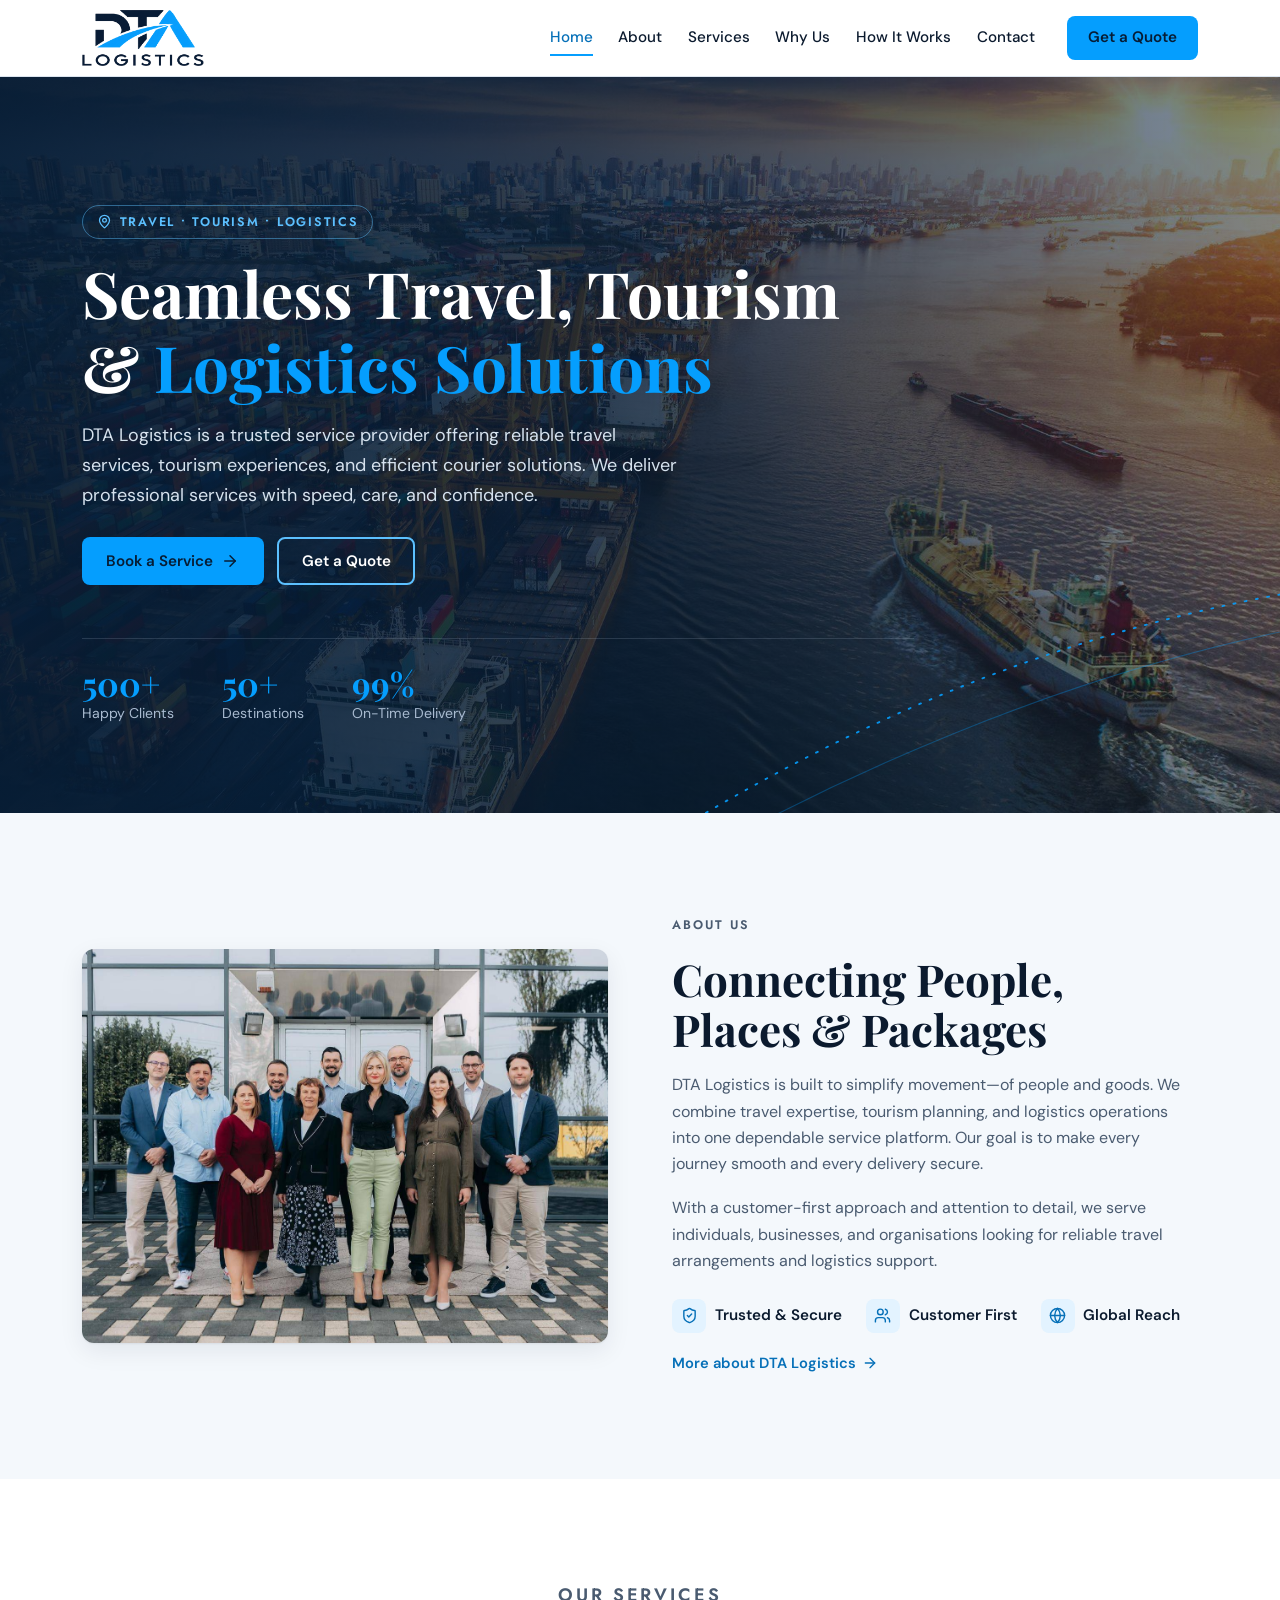
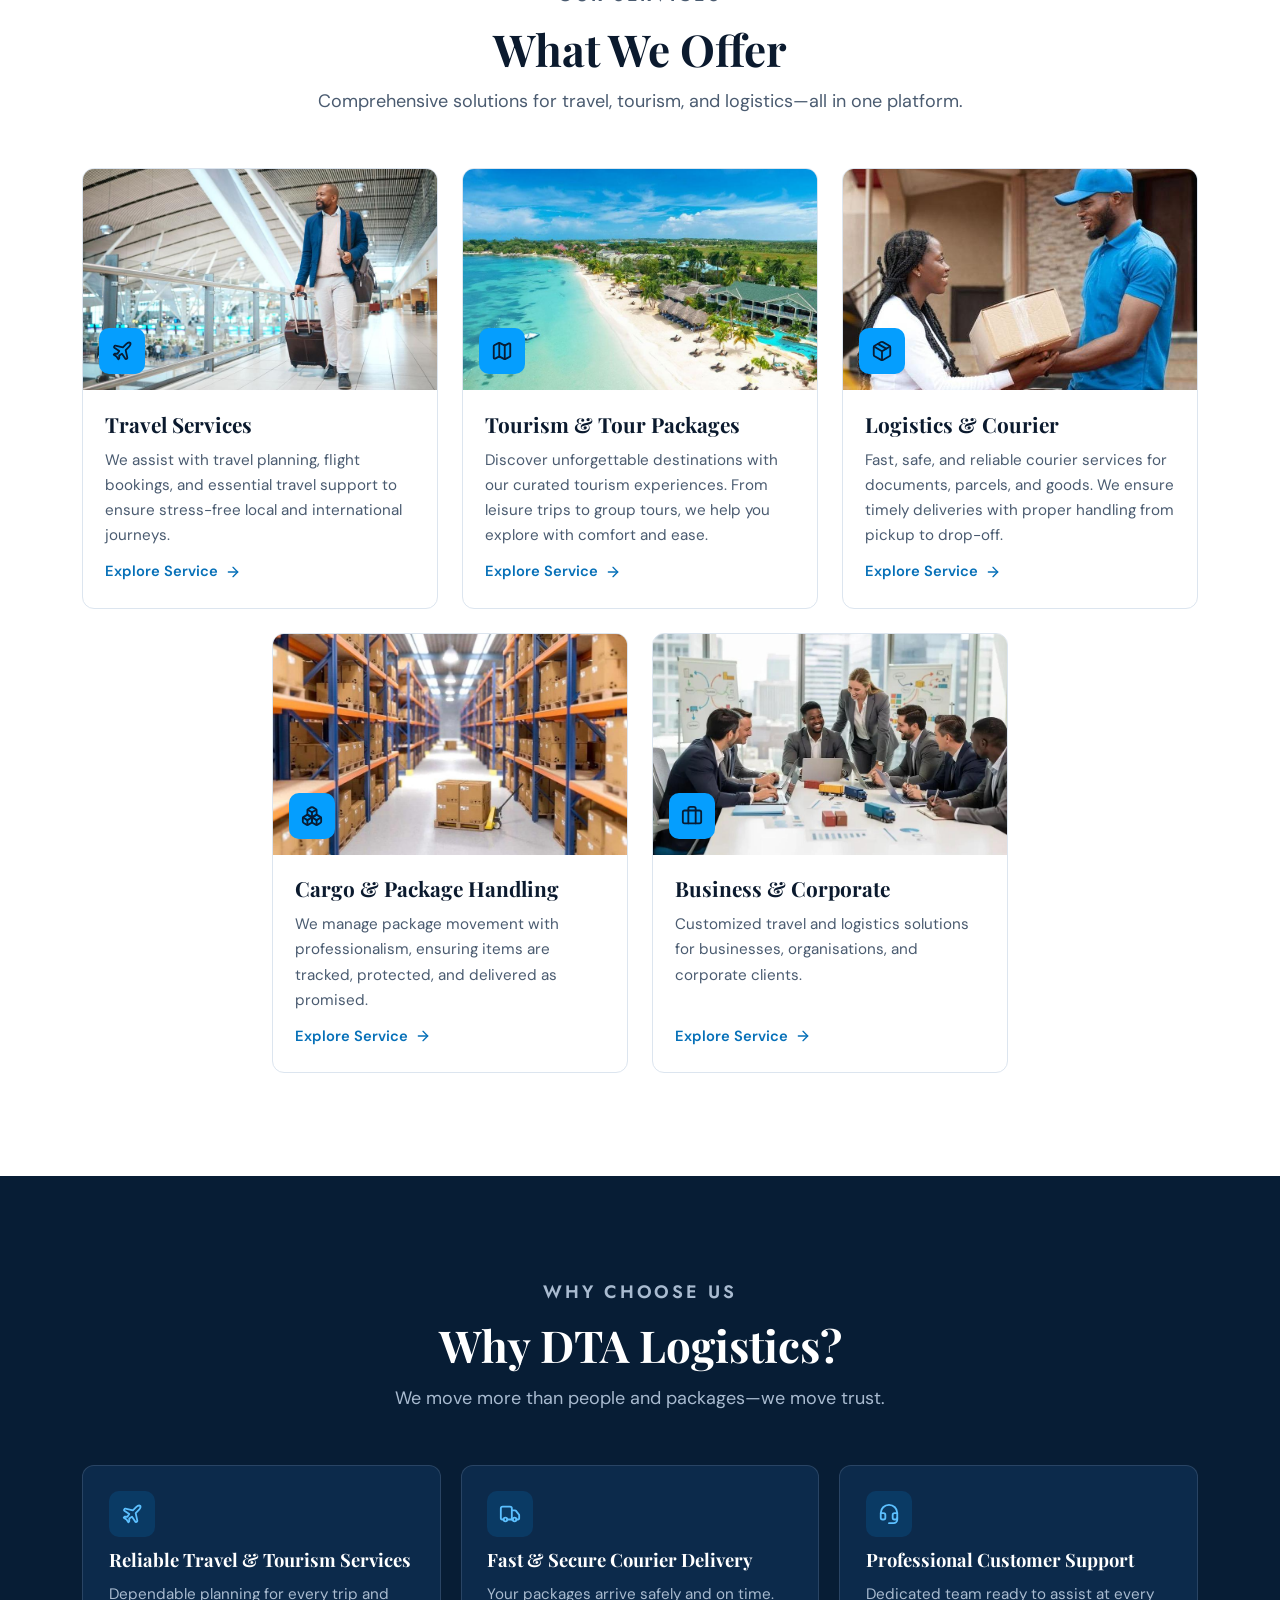
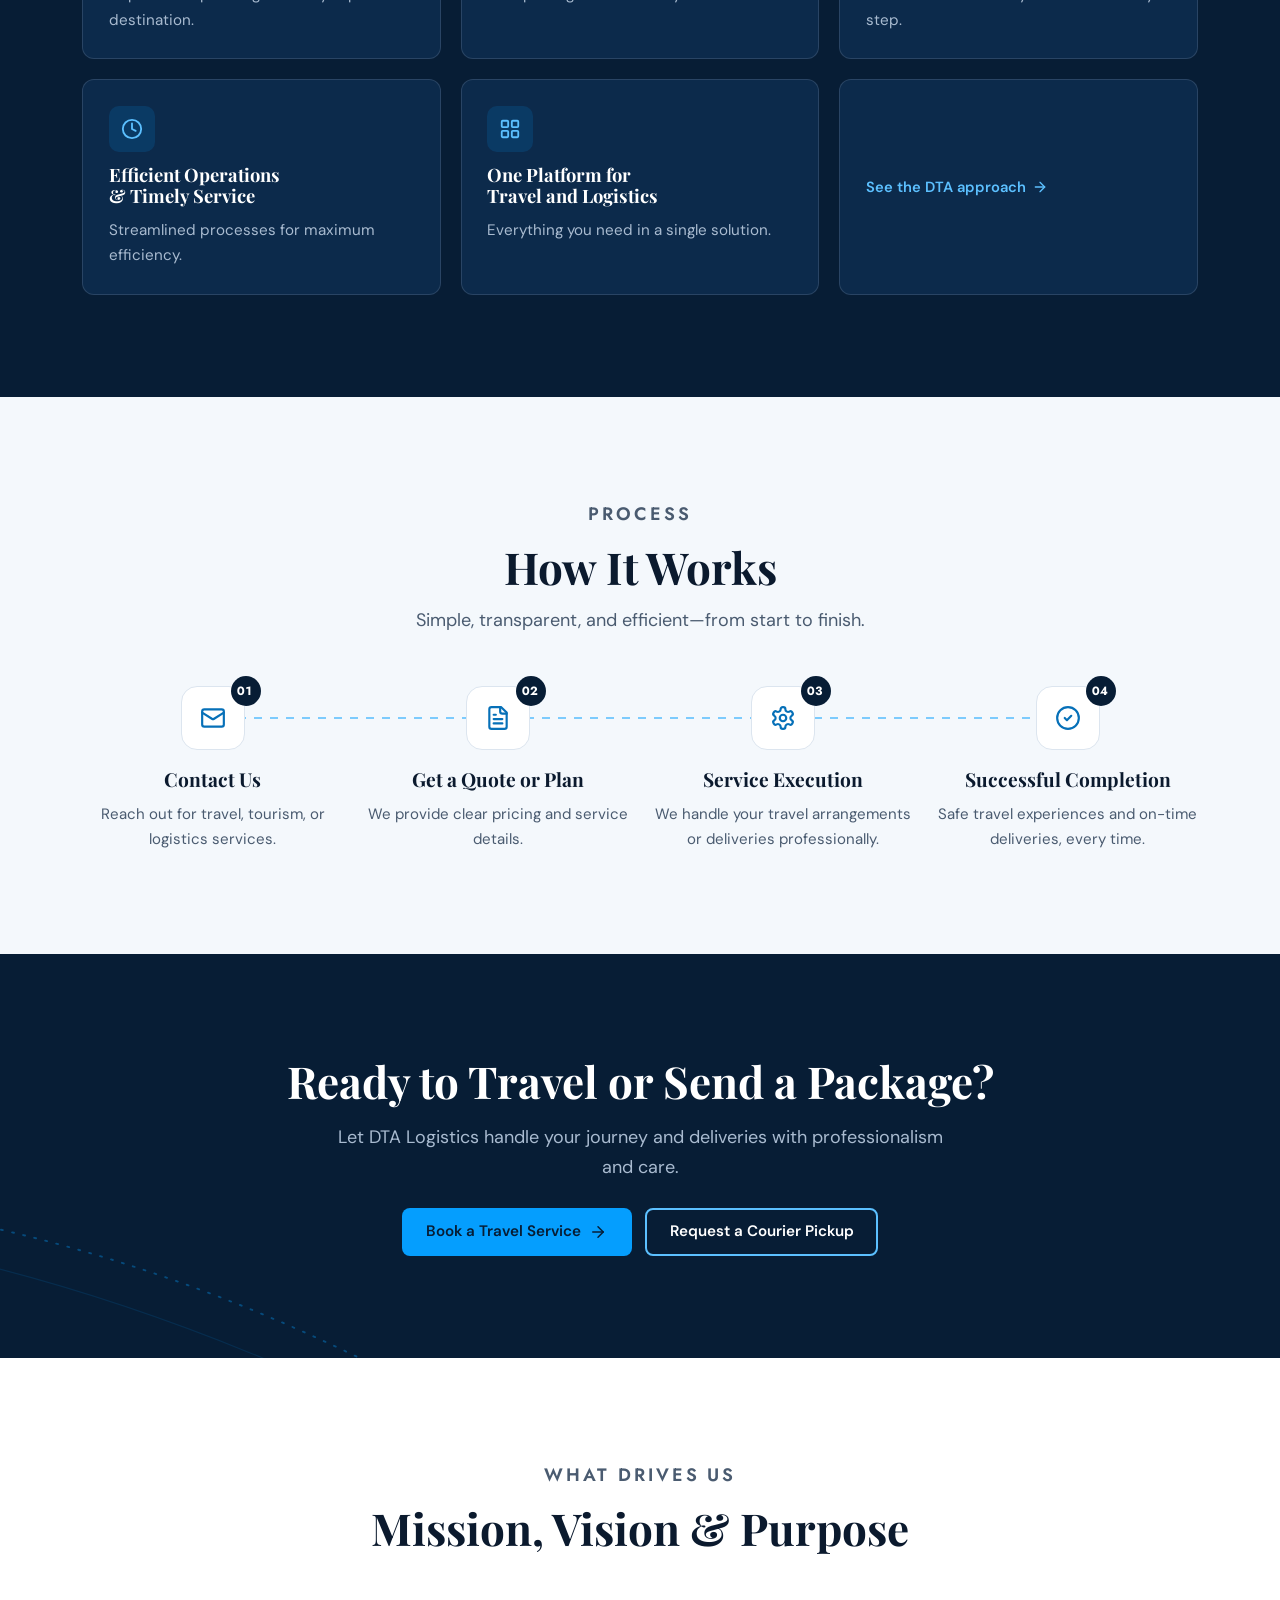
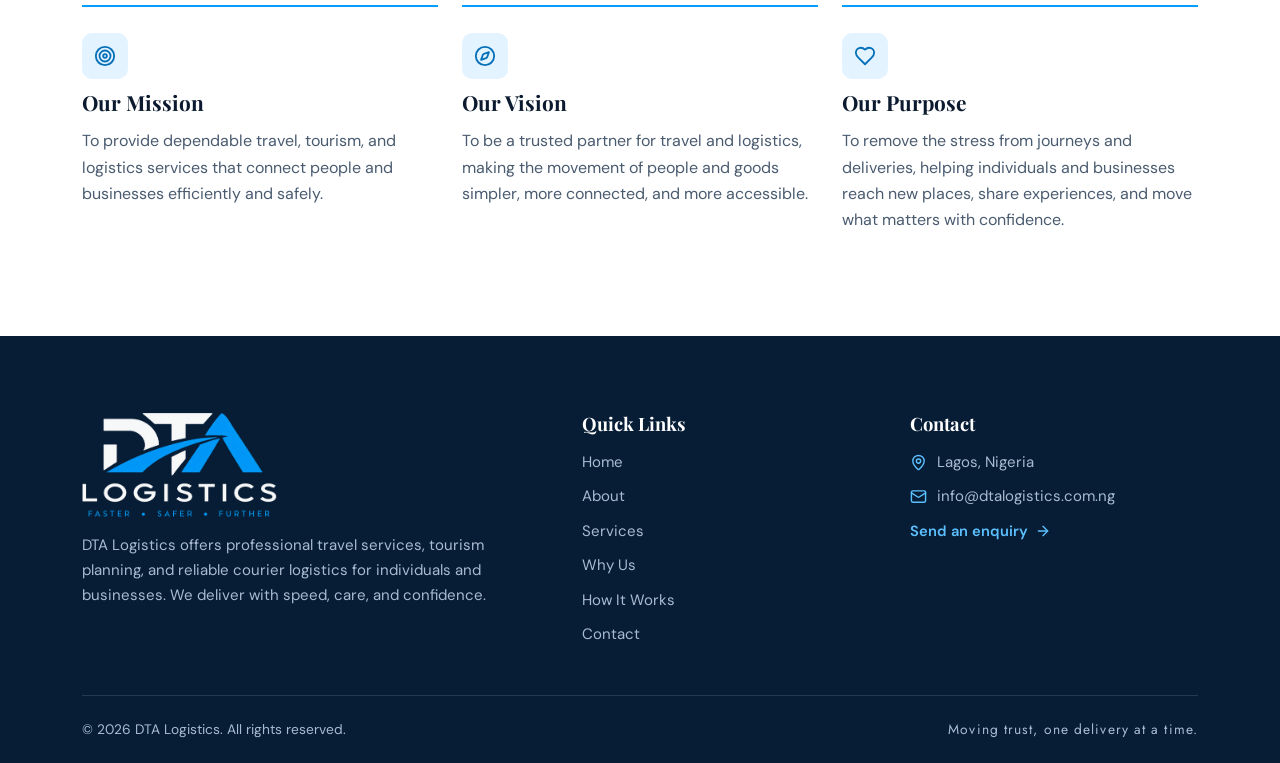
==== commit 010a12d9: "Use the real domain email (info@dtalogistics.com.ng) dtalogistics.com is not owned by DTA; the busin" ====
--- a/index.html
+++ b/index.html
@@ -10,13 +10,15 @@
 <meta property="og:site_name" content="DTA Logistics">
 <meta property="og:title" content="DTA Logistics">
 <meta property="og:description" content="DTA Logistics in Lagos, Nigeria offers travel services, tourism packages, courier delivery, cargo handling, and corporate logistics in one dependable platform.">
-<meta property="og:image" content="assets/img/hero-port.jpg">
+<meta property="og:image" content="https://dtalogistics.vercel.app/assets/img/hero-port.jpg">
+<meta property="og:url" content="https://dtalogistics.vercel.app/">
+<link rel="canonical" href="https://dtalogistics.vercel.app/">
 <meta name="twitter:card" content="summary_large_image">
 <meta name="theme-color" content="#071D35">
 <link rel="icon" type="image/png" href="assets/img/favicon.png">
 <link rel="apple-touch-icon" href="assets/img/apple-touch-icon.png">
 <link rel="preconnect" href="https://fonts.googleapis.com"><link rel="preconnect" href="https://fonts.gstatic.com" crossorigin><link rel="stylesheet" href="https://fonts.googleapis.com/css2?family=DM+Sans:opsz,wght@9..40,400;9..40,500;9..40,600;9..40,700&family=Jost:wght@500;600&family=Playfair+Display:wght@600;700&display=swap">
-<link rel="stylesheet" href="assets/styles.css"><script type="application/ld+json">{"@context":"https://schema.org","@type":"Organization","name":"DTA Logistics","slogan":"Faster. Safer. Further.","description":"DTA Logistics offers professional travel services, tourism planning, and reliable courier logistics for individuals and businesses. We deliver with speed, care, and confidence.","email":"info@dtalogistics.com","address":{"@type":"PostalAddress","addressLocality":"Lagos","addressCountry":"NG"},"logo":"assets/img/logo.png"}</script>
+<link rel="stylesheet" href="assets/styles.css"><script type="application/ld+json">{"@context":"https://schema.org","@type":"Organization","name":"DTA Logistics","slogan":"Faster. Safer. Further.","description":"DTA Logistics offers professional travel services, tourism planning, and reliable courier logistics for individuals and businesses. We deliver with speed, care, and confidence.","email":"info@dtalogistics.com.ng","address":{"@type":"PostalAddress","addressLocality":"Lagos","addressCountry":"NG"},"logo":"https://dtalogistics.vercel.app/assets/img/logo.png","url":"https://dtalogistics.vercel.app/"}</script>
 </head>
 <body>
 <a class="skip" href="#main">Skip to content</a>
@@ -178,7 +180,7 @@
         <h2>Contact</h2>
         <ul>
           <li class="contact-line"><svg xmlns="http://www.w3.org/2000/svg" viewBox="0 0 24 24" fill="none" stroke="currentColor" stroke-width="2" stroke-linecap="round" stroke-linejoin="round" aria-hidden="true" focusable="false"><path d="M20 10c0 4.993-5.539 10.193-7.399 11.799a1 1 0 0 1-1.202 0C9.539 20.193 4 14.993 4 10a8 8 0 0 1 16 0"/><circle cx="12" cy="10" r="3"/></svg><span>Lagos, Nigeria</span></li>
-          <li class="contact-line"><svg xmlns="http://www.w3.org/2000/svg" viewBox="0 0 24 24" fill="none" stroke="currentColor" stroke-width="2" stroke-linecap="round" stroke-linejoin="round" aria-hidden="true" focusable="false"><rect width="20" height="16" x="2" y="4" rx="2"/><path d="m22 7-8.97 5.7a1.94 1.94 0 0 1-2.06 0L2 7"/></svg><a href="mailto:info@dtalogistics.com">info@dtalogistics.com</a></li>
+          <li class="contact-line"><svg xmlns="http://www.w3.org/2000/svg" viewBox="0 0 24 24" fill="none" stroke="currentColor" stroke-width="2" stroke-linecap="round" stroke-linejoin="round" aria-hidden="true" focusable="false"><rect width="20" height="16" x="2" y="4" rx="2"/><path d="m22 7-8.97 5.7a1.94 1.94 0 0 1-2.06 0L2 7"/></svg><a href="mailto:info@dtalogistics.com.ng">info@dtalogistics.com.ng</a></li>
           <li><a class="text-link" href="contact.html">Send an enquiry <svg xmlns="http://www.w3.org/2000/svg" viewBox="0 0 24 24" fill="none" stroke="currentColor" stroke-width="2" stroke-linecap="round" stroke-linejoin="round" aria-hidden="true" focusable="false"><path d="M5 12h14"/><path d="m12 5 7 7-7 7"/></svg></a></li>
         </ul>
       </div>
